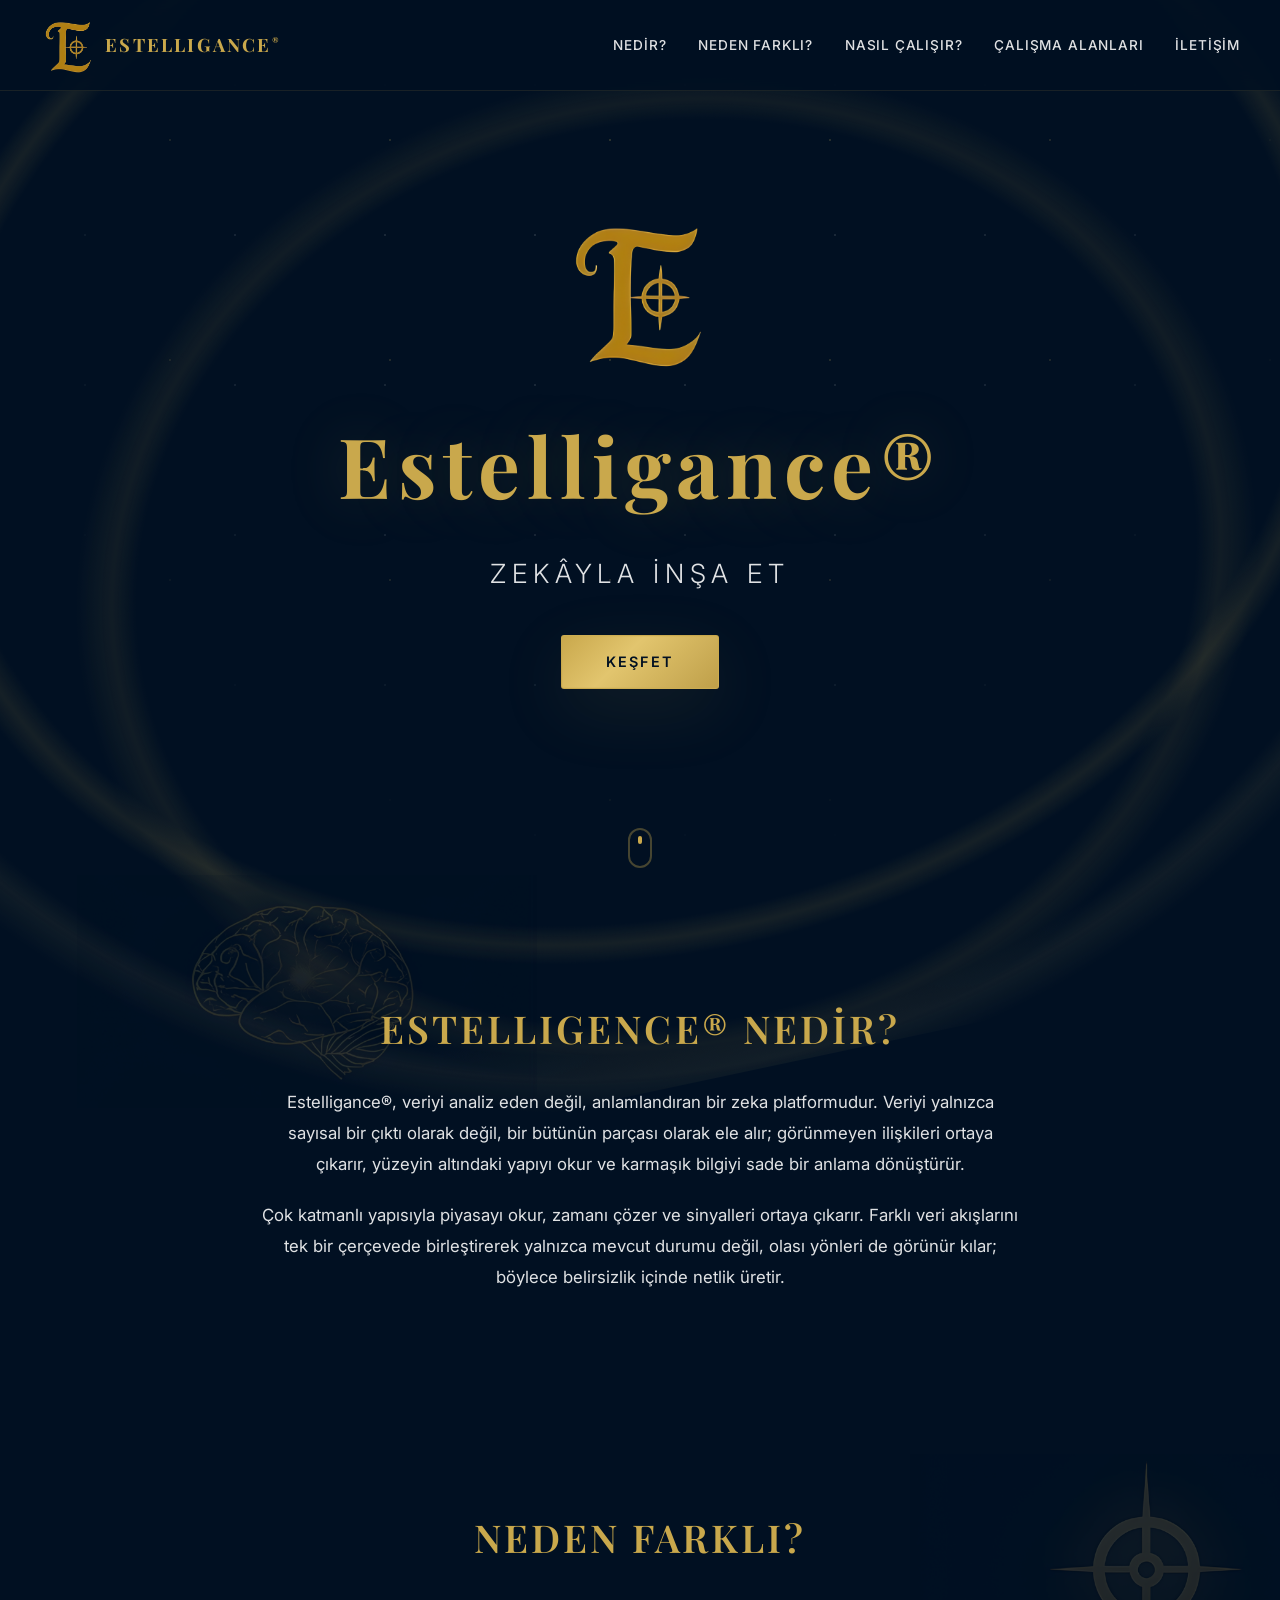
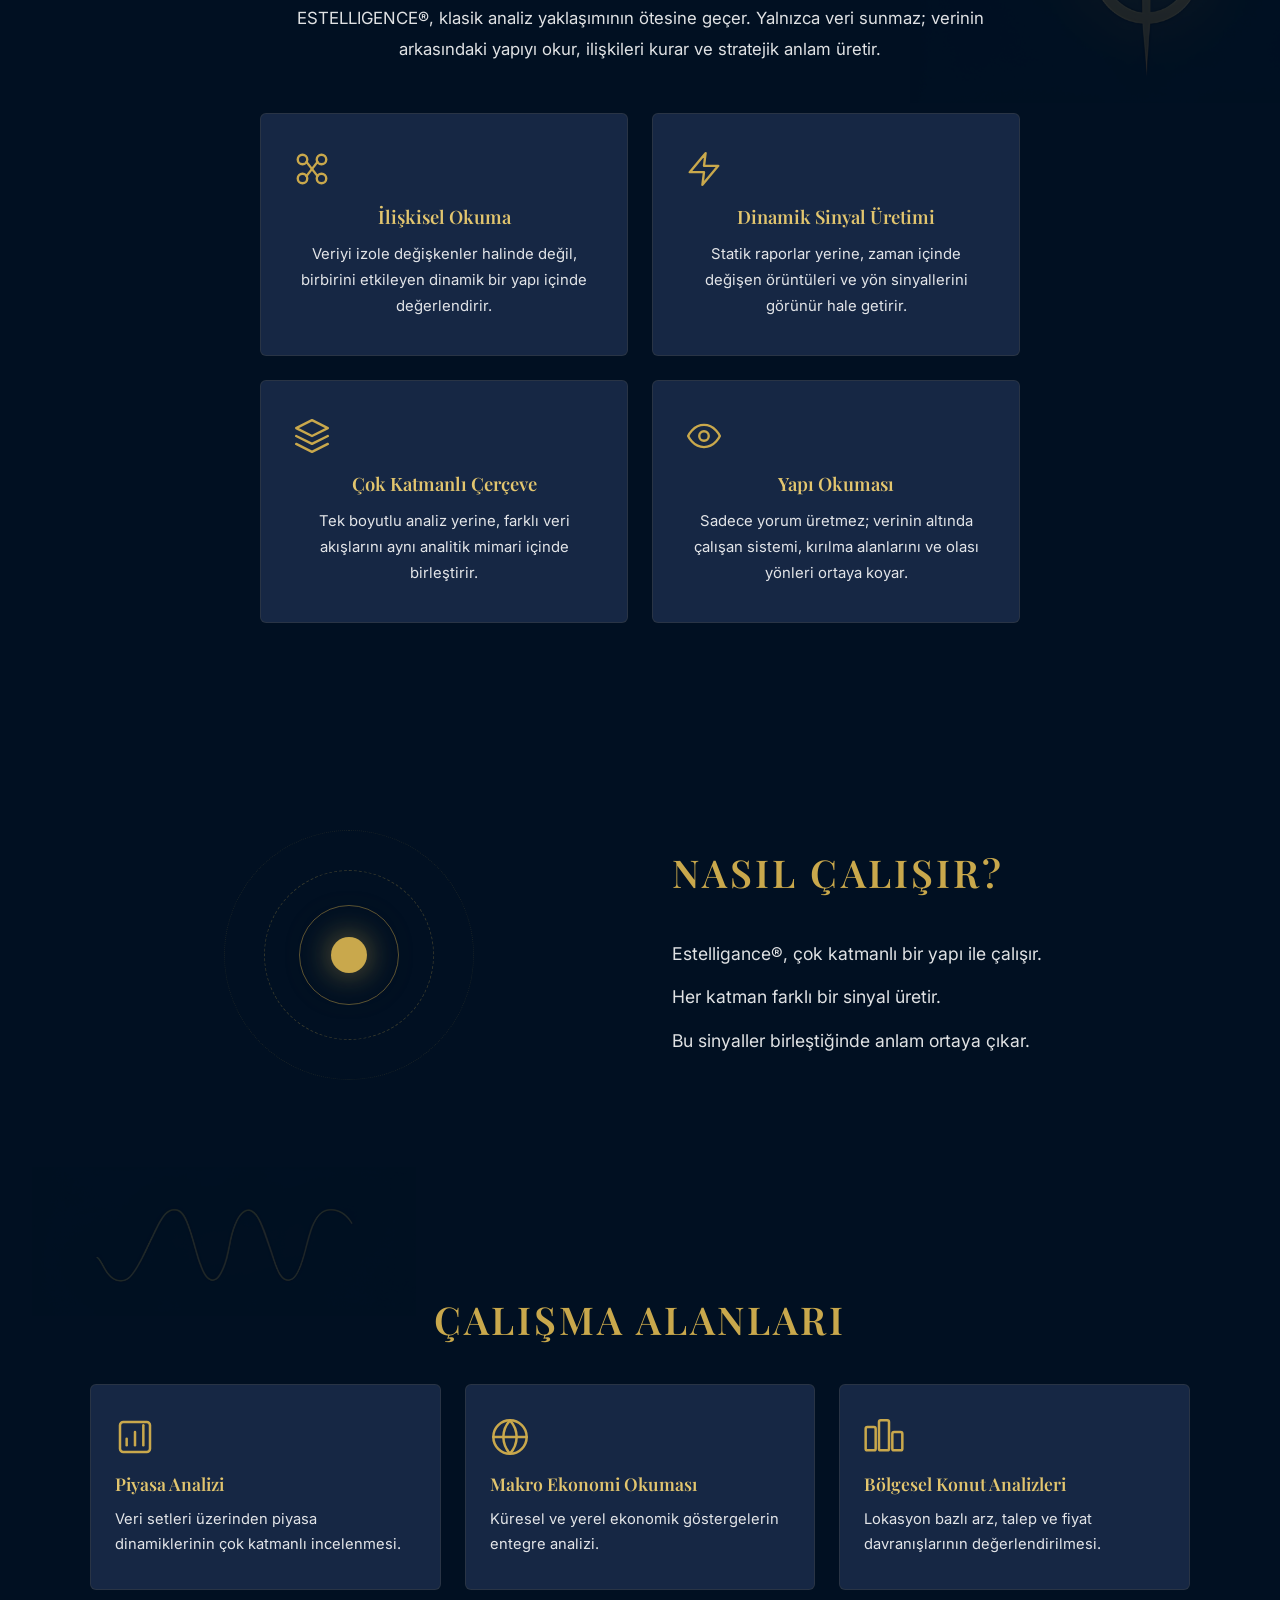
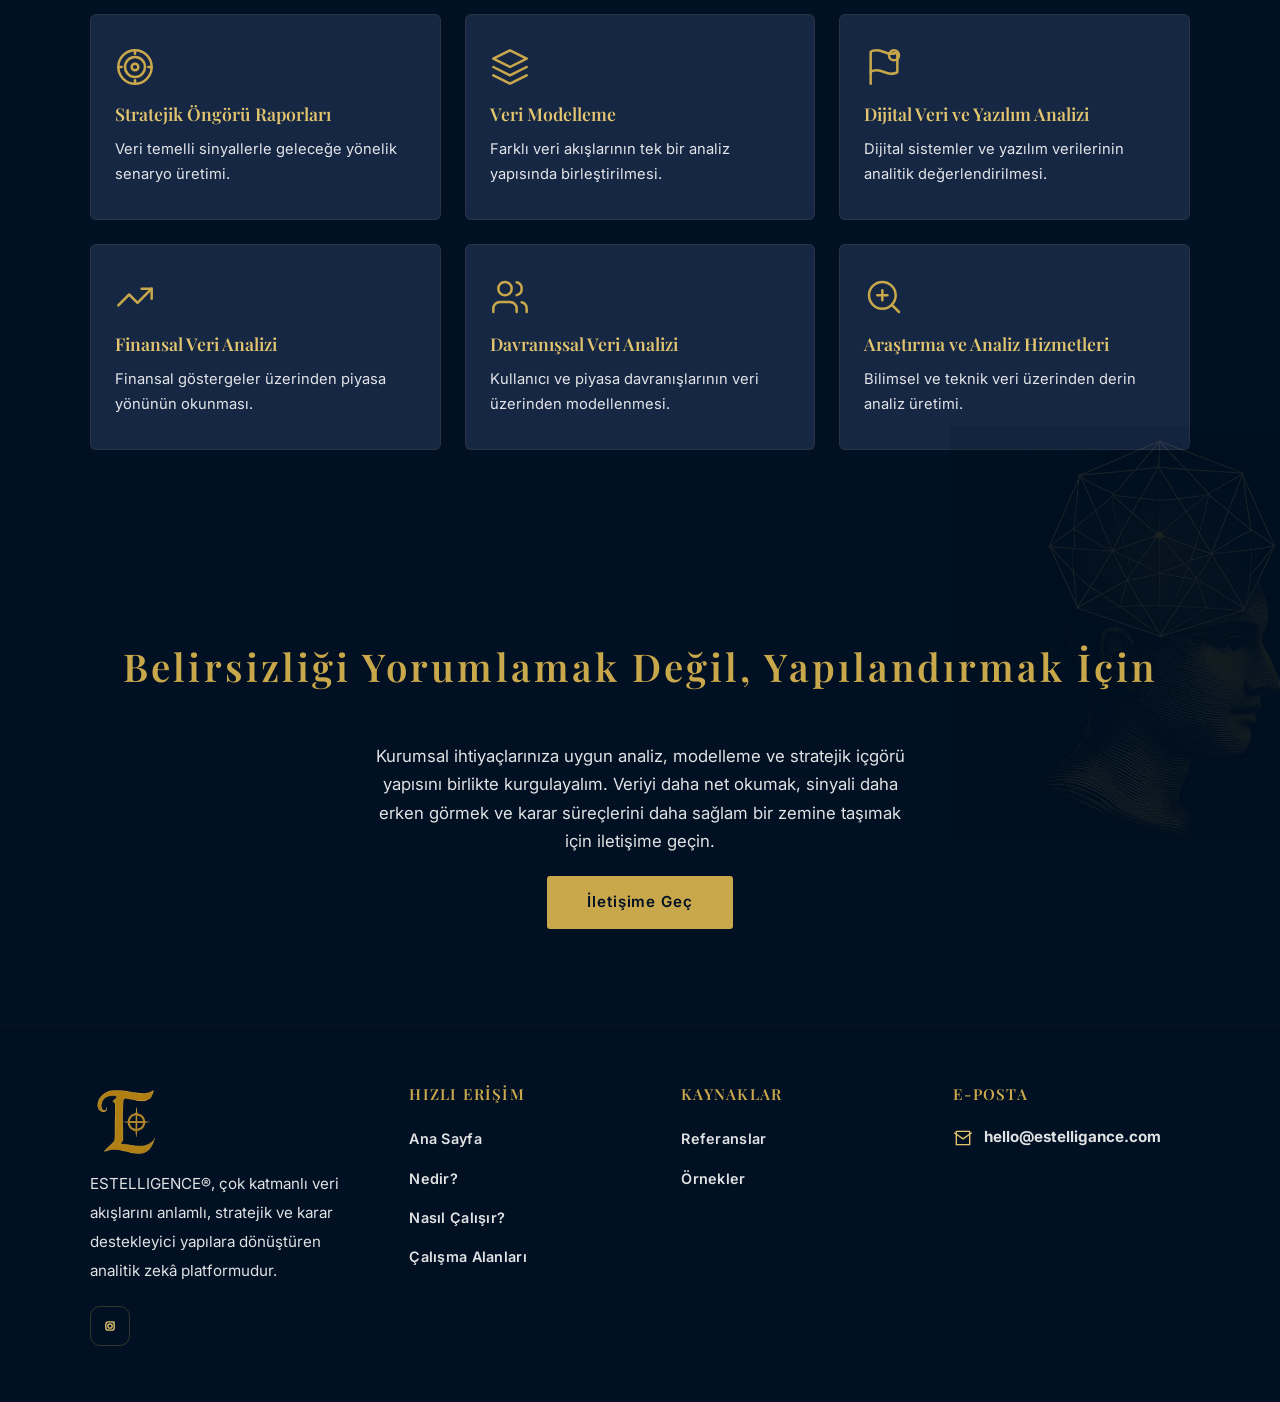
==== index.html @ ba28c3fc "Add Estelligance landing page" ====
<!DOCTYPE html>
<html lang="tr">
<head>
  <meta charset="UTF-8" />
  <meta name="viewport" content="width=device-width, initial-scale=1.0" />
  <title>Estelligance&reg; &mdash; Zek&acirc;yla İnşa Et</title>
  <meta name="description" content="Estelligance®, veriyi analiz eden değil, anlamlandıran bir zeka platformudur." />
  <link rel="preconnect" href="https://fonts.googleapis.com" />
  <link rel="preconnect" href="https://fonts.gstatic.com" crossorigin />
  <link href="https://fonts.googleapis.com/css2?family=Inter:wght@300;400;500;600;700&family=Playfair+Display:wght@400;500;600;700&display=swap" rel="stylesheet" />
  <link rel="stylesheet" href="styles.css" />
  <link rel="icon" type="image/png" href="assets/logo2-Photoroom.png" />
</head>
<body>

  <!-- ===== NAV ===== -->
  <nav class="nav" id="nav">
    <a href="#hero" class="nav__brand" aria-label="Estelligance&reg;">
      <img src="assets/logo2-Photoroom.png" alt="Estelligance Logo" class="nav__logo" />
      <span class="nav__brand-text">ESTELLIGANCE<sup>&reg;</sup></span>
    </a>
    <button class="nav__toggle" aria-label="Menü aç/kapat" id="navToggle">
      <span></span><span></span><span></span>
    </button>
    <ul class="nav__links" id="navLinks">
      <li><a href="#nedir">Nedir?</a></li>
      <li><a href="#farkli">Neden Farklı?</a></li>
      <li><a href="#nasil">Nasıl Çalışır?</a></li>
      <li><a href="#alanlar">Çalışma Alanları</a></li>
      <li><a href="#iletisim">İletişim</a></li>
    </ul>
  </nav>

  <!-- ===== HERO ===== -->
  <section class="hero" id="hero">
    <div class="hero__bg"></div>
    <div class="hero__content">
      <img src="assets/logo2-Photoroom.png" alt="Estelligance Logo" class="hero__logo" />
      <h1 class="hero__title">Estelligance&reg;</h1>
      <p class="hero__slogan">Zek&acirc;yla İnşa Et</p>
      <a href="#nedir" class="hero__cta">Keşfet</a>
    </div>
    <div class="hero__scroll-hint" aria-hidden="true">
      <span></span>
    </div>
  </section>

  <!-- ===== NEDİR ===== -->
  <section class="section section--nedir" id="nedir">
    <img src="assets/1.png" class="nedir-watermark" alt="" aria-hidden="true" />
    <div class="container nedir-grid">
      <div class="nedir-text">
      <h2 class="section__title reveal">ESTELLIGENCE&reg; NEDİR?</h2>
        <div class="section__body reveal">
          <p>
            Estelligance&reg;, veriyi analiz eden değil, anlamlandıran bir zeka platformudur.
            Veriyi yalnızca sayısal bir çıktı olarak değil, bir bütünün parçası olarak ele alır;
            görünmeyen ilişkileri ortaya çıkarır, yüzeyin altındaki yapıyı okur ve karmaşık bilgiyi
            sade bir anlama dönüştürür.
          </p>
          <p>
            Çok katmanlı yapısıyla piyasayı okur, zamanı çözer ve sinyalleri ortaya çıkarır.
            Farklı veri akışlarını tek bir çerçevede birleştirerek yalnızca mevcut durumu değil,
            olası yönleri de görünür kılar; böylece belirsizlik içinde netlik üretir.
          </p>
        </div>
      </div>
    </div>
  </section>

  <!-- ===== NEDEN FARKLI ===== -->
  <section class="section section--farkli" id="farkli">
    <img src="assets/2.png" class="farkli-watermark" alt="" aria-hidden="true" />
    <div class="container farkli-layout">
      <div class="farkli-main">
        <h2 class="section__title reveal">NEDEN FARKLI?</h2>
        <p class="farkli__intro reveal">
          ESTELLIGENCE&reg;, klasik analiz yaklaşımının ötesine geçer. Yalnızca veri sunmaz;
          verinin arkasındaki yapıyı okur, ilişkileri kurar ve stratejik anlam üretir.
        </p>

        <div class="farkli-grid">

          <div class="farkli-card reveal">
            <span class="farkli-card__icon">
              <svg viewBox="0 0 24 24" fill="none" stroke="currentColor" stroke-width="1.5" stroke-linecap="round" stroke-linejoin="round"><circle cx="6" cy="6" r="3"/><circle cx="18" cy="6" r="3"/><circle cx="6" cy="18" r="3"/><circle cx="18" cy="18" r="3"/><path d="M8.5 7.5L15.5 16.5"/><path d="M15.5 7.5L8.5 16.5"/></svg>
            </span>
            <h3 class="farkli-card__title">İlişkisel Okuma</h3>
            <p>Veriyi izole değişkenler halinde değil, birbirini etkileyen dinamik bir yapı içinde değerlendirir.</p>
          </div>

          <div class="farkli-card reveal">
            <span class="farkli-card__icon">
              <svg viewBox="0 0 24 24" fill="none" stroke="currentColor" stroke-width="1.5" stroke-linecap="round" stroke-linejoin="round"><path d="M13 2L3 14h9l-1 8 10-12h-9l1-8z"/></svg>
            </span>
            <h3 class="farkli-card__title">Dinamik Sinyal Üretimi</h3>
            <p>Statik raporlar yerine, zaman içinde değişen örüntüleri ve yön sinyallerini görünür hale getirir.</p>
          </div>

          <div class="farkli-card reveal">
            <span class="farkli-card__icon">
              <svg viewBox="0 0 24 24" fill="none" stroke="currentColor" stroke-width="1.5" stroke-linecap="round" stroke-linejoin="round"><path d="M12 2L2 7l10 5 10-5-10-5z"/><path d="M2 17l10 5 10-5"/><path d="M2 12l10 5 10-5"/></svg>
            </span>
            <h3 class="farkli-card__title">Çok Katmanlı Çerçeve</h3>
            <p>Tek boyutlu analiz yerine, farklı veri akışlarını aynı analitik mimari içinde birleştirir.</p>
          </div>

          <div class="farkli-card reveal">
            <span class="farkli-card__icon">
              <svg viewBox="0 0 24 24" fill="none" stroke="currentColor" stroke-width="1.5" stroke-linecap="round" stroke-linejoin="round"><path d="M2 12s3-7 10-7 10 7 10 7-3 7-10 7-10-7-10-7z"/><circle cx="12" cy="12" r="3"/></svg>
            </span>
            <h3 class="farkli-card__title">Yapı Okuması</h3>
            <p>Sadece yorum üretmez; verinin altında çalışan sistemi, kırılma alanlarını ve olası yönleri ortaya koyar.</p>
          </div>

        </div>
      </div>

    </div>
  </section>

  <!-- ===== NASIL ÇALIŞIR ===== -->
  <section class="section section--nasil" id="nasil">
    <img src="assets/4.png" class="nasil-watermark" alt="" aria-hidden="true" />
    <div class="container nasil-grid">
      <div class="core-visual reveal">
        <div class="core-visual__ring core-visual__ring--1"></div>
        <div class="core-visual__ring core-visual__ring--2"></div>
        <div class="core-visual__ring core-visual__ring--3"></div>
        <div class="core-visual__core"></div>
      </div>
      <div class="nasil-text reveal">
        <h2 class="section__title">NASIL ÇALIŞIR?</h2>
        <p>Estelligance&reg;, çok katmanlı bir yapı ile çalışır.</p>
        <p>Her katman farklı bir sinyal üretir.</p>
        <p>Bu sinyaller birleştiğinde anlam ortaya çıkar.</p>
      </div>
    </div>
  </section>

  <!-- ===== ÇALIŞMA ALANLARI ===== -->
  <section class="section section--alanlar" id="alanlar">
    <div class="container">
      <h2 class="section__title reveal">ÇALIŞMA ALANLARI</h2>

      <div class="areas-grid">

        <div class="area-card reveal">
          <span class="area-card__icon"><svg viewBox="0 0 24 24" fill="none" stroke="currentColor" stroke-width="1.5" stroke-linecap="round" stroke-linejoin="round"><rect x="3" y="3" width="18" height="18" rx="2"/><path d="M7 17V13"/><path d="M12 17V9"/><path d="M17 17V5"/></svg></span>
          <h3 class="area-card__title">Piyasa Analizi</h3>
          <p>Veri setleri üzerinden piyasa dinamiklerinin çok katmanlı incelenmesi.</p>
        </div>

        <div class="area-card reveal">
          <span class="area-card__icon"><svg viewBox="0 0 24 24" fill="none" stroke="currentColor" stroke-width="1.5" stroke-linecap="round" stroke-linejoin="round"><circle cx="12" cy="12" r="10"/><path d="M2 12h20"/><path d="M12 2a15.3 15.3 0 0 1 4 10 15.3 15.3 0 0 1-4 10 15.3 15.3 0 0 1-4-10 15.3 15.3 0 0 1 4-10z"/></svg></span>
          <h3 class="area-card__title">Makro Ekonomi Okuması</h3>
          <p>Küresel ve yerel ekonomik göstergelerin entegre analizi.</p>
        </div>

        <div class="area-card reveal">
          <span class="area-card__icon"><svg viewBox="0 0 24 24" fill="none" stroke="currentColor" stroke-width="1.5" stroke-linecap="round" stroke-linejoin="round"><rect x="1" y="6" width="6" height="14" rx="1"/><rect x="9" y="2" width="6" height="18" rx="1"/><rect x="17" y="9" width="6" height="11" rx="1"/></svg></span>
          <h3 class="area-card__title">Bölgesel Konut Analizleri</h3>
          <p>Lokasyon bazlı arz, talep ve fiyat davranışlarının değerlendirilmesi.</p>
        </div>

        <div class="area-card reveal">
          <span class="area-card__icon"><svg viewBox="0 0 24 24" fill="none" stroke="currentColor" stroke-width="1.5" stroke-linecap="round" stroke-linejoin="round"><circle cx="12" cy="12" r="10"/><circle cx="12" cy="12" r="6"/><circle cx="12" cy="12" r="2"/><line x1="12" y1="2" x2="12" y2="4"/><line x1="12" y1="20" x2="12" y2="22"/><line x1="2" y1="12" x2="4" y2="12"/><line x1="20" y1="12" x2="22" y2="12"/></svg></span>
          <h3 class="area-card__title">Stratejik Öngörü Raporları</h3>
          <p>Veri temelli sinyallerle geleceğe yönelik senaryo üretimi.</p>
        </div>

        <div class="area-card reveal">
          <span class="area-card__icon"><svg viewBox="0 0 24 24" fill="none" stroke="currentColor" stroke-width="1.5" stroke-linecap="round" stroke-linejoin="round"><path d="M12 2L2 7l10 5 10-5-10-5z"/><path d="M2 17l10 5 10-5"/><path d="M2 12l10 5 10-5"/></svg></span>
          <h3 class="area-card__title">Veri Modelleme</h3>
          <p>Farklı veri akışlarının tek bir analiz yapısında birleştirilmesi.</p>
        </div>

        <div class="area-card reveal">
          <span class="area-card__icon"><svg viewBox="0 0 24 24" fill="none" stroke="currentColor" stroke-width="1.5" stroke-linecap="round" stroke-linejoin="round"><path d="M4 15s1-1 4-1 5 2 8 2 4-1 4-1V3s-1 1-4 1-5-2-8-2-4 1-4 1z"/><line x1="4" y1="22" x2="4" y2="15"/><circle cx="18" cy="5" r="3"/></svg></span>
          <h3 class="area-card__title">Dijital Veri ve Yazılım Analizi</h3>
          <p>Dijital sistemler ve yazılım verilerinin analitik değerlendirilmesi.</p>
        </div>

        <div class="area-card reveal">
          <span class="area-card__icon"><svg viewBox="0 0 24 24" fill="none" stroke="currentColor" stroke-width="1.5" stroke-linecap="round" stroke-linejoin="round"><polyline points="22 7 13.5 15.5 8.5 10.5 2 17"/><polyline points="16 7 22 7 22 13"/></svg></span>
          <h3 class="area-card__title">Finansal Veri Analizi</h3>
          <p>Finansal göstergeler üzerinden piyasa yönünün okunması.</p>
        </div>

        <div class="area-card reveal">
          <span class="area-card__icon"><svg viewBox="0 0 24 24" fill="none" stroke="currentColor" stroke-width="1.5" stroke-linecap="round" stroke-linejoin="round"><path d="M16 21v-2a4 4 0 0 0-4-4H6a4 4 0 0 0-4 4v2"/><circle cx="9" cy="7" r="4"/><path d="M22 21v-2a4 4 0 0 0-3-3.87"/><path d="M16 3.13a4 4 0 0 1 0 7.75"/></svg></span>
          <h3 class="area-card__title">Davranışsal Veri Analizi</h3>
          <p>Kullanıcı ve piyasa davranışlarının veri üzerinden modellenmesi.</p>
        </div>

        <div class="area-card reveal">
          <span class="area-card__icon"><svg viewBox="0 0 24 24" fill="none" stroke="currentColor" stroke-width="1.5" stroke-linecap="round" stroke-linejoin="round"><circle cx="11" cy="11" r="8"/><line x1="21" y1="21" x2="16.65" y2="16.65"/><line x1="8" y1="11" x2="14" y2="11"/><line x1="11" y1="8" x2="11" y2="14"/></svg></span>
          <h3 class="area-card__title">Araştırma ve Analiz Hizmetleri</h3>
          <p>Bilimsel ve teknik veri üzerinden derin analiz üretimi.</p>
        </div>

      </div>
    </div>
  </section>

  <!-- ===== İLETİŞİM / CTA ===== -->
  <section class="section section--contact" id="iletisim">
    <img src="assets/5.png" class="contact-watermark" alt="" aria-hidden="true" />
    <div class="container contact-inner">
      <p class="contact__headline reveal">Belirsizliği Yorumlamak Değil, Yapılandırmak İçin</p>
      <p class="contact__text reveal">
        Kurumsal ihtiyaçlarınıza uygun analiz, modelleme ve stratejik içgörü yapısını birlikte kurgulayalım.
        Veriyi daha net okumak, sinyali daha erken görmek ve karar süreçlerini daha sağlam bir zemine taşımak
        için iletişime geçin.
      </p>
      <a href="mailto:hello@estelligance.com" class="btn btn--gold reveal">İletişime Geç</a>
    </div>
  </section>

  <!-- ===== FOOTER ===== -->
  <footer class="footer" id="footer">
    <div class="container footer-grid">
      <div class="footer-col footer-col--brand">
        <div class="footer-brand-top">
          <img src="assets/logo2-Photoroom.png" alt="Estelligance Logo" class="footer-logo" />
        </div>
        <p class="footer-brand-desc">
          ESTELLIGENCE&reg;, çok katmanlı veri akışlarını anlamlı, stratejik ve karar destekleyici yapılara dönüştüren
          analitik zek&acirc; platformudur.
        </p>

        <div class="footer-social">
          <a href="https://www.instagram.com/estelligance/" target="_blank" rel="noopener noreferrer" class="footer-social__link" aria-label="Instagram">
            <svg viewBox="0 0 24 24" fill="none" stroke="currentColor" stroke-width="1.6" stroke-linecap="round" stroke-linejoin="round">
              <rect x="7" y="7" width="10" height="10" rx="3" />
              <circle cx="12" cy="12" r="2.6" />
              <path d="M16.8 7.2h.01" />
            </svg>
          </a>
        </div>
      </div>

      <div class="footer-col">
        <h3 class="footer-col__title">Hızlı Erişim</h3>
        <ul class="footer-list">
          <li><a href="#hero">Ana Sayfa</a></li>
          <li><a href="#nedir">Nedir?</a></li>
          <li><a href="#nasil">Nasıl Çalışır?</a></li>
          <li><a href="#alanlar">Çalışma Alanları</a></li>
        </ul>
      </div>

      <div class="footer-col">
        <h3 class="footer-col__title">Kaynaklar</h3>
        <ul class="footer-list">
          <li><a href="#" aria-disabled="true" onclick="return false;">Referanslar</a></li>
          <li><a href="#" aria-disabled="true" onclick="return false;">Örnekler</a></li>
        </ul>
      </div>

      <div class="footer-col footer-col--contact">
        <h3 class="footer-col__title">E-posta</h3>
        <ul class="footer-contact">
          <li class="footer-contact__item">
            <span class="footer-icon" aria-hidden="true">
              <svg viewBox="0 0 24 24" fill="none" stroke="currentColor" stroke-width="1.6" stroke-linecap="round" stroke-linejoin="round">
                <path d="M4 4h16v16H4z" opacity=".2" />
                <path d="M4 4h16v16H4z" />
                <path d="m22 6-10 7L2 6" />
              </svg>
            </span>
            <a href="mailto:hello@estelligance.com">hello@estelligance.com</a>
          </li>
        </ul>
      </div>
    </div>
  </footer>

  <script src="script.js"></script>
</body>
</html>
---- styles.css ----
/* ================================================
   ESTELLIGANCE — Corporate Landing
   Navy Blue & Gold Theme
   ================================================ */

:root {
  --navy:       #011022;
  --navy-light: #111d35;
  --navy-mid:   #162744;
  --gold:       #c9a84c;
  --gold-light: #e2c56e;
  --gold-dim:   rgba(201, 168, 76, .15);
  --white:      #f0f0f0;
  --gray:       rgba(255, 255, 255, .88);
  --font-sans:  'Inter', sans-serif;
  --font-serif: 'Playfair Display', serif;
}

/* ===== RESET ===== */
*, *::before, *::after { margin: 0; padding: 0; box-sizing: border-box; }
html { scroll-behavior: smooth; font-size: 16px; }
body {
  font-family: var(--font-sans);
  background: var(--navy);
  color: var(--white);
  line-height: 1.7;
  overflow-x: hidden;
  position: relative;
  isolation: isolate; /* pseudo-element'leri içerik katmanının arkasında tutar */
}

/* ===== Site Arkaplanı: Yıldızlar + Yörünge Çizgileri ===== */
body::before {
  content: '';
  position: fixed;
  inset: 0;
  z-index: -2;
  pointer-events: none;
  background-image:
    radial-gradient(rgba(226,197,110,.35) 1px, transparent 1.6px),
    radial-gradient(rgba(255,255,255,.22) 1px, transparent 1.6px);
  background-size: 220px 220px, 150px 150px;
  background-position: 60px 30px, 10px 10px;
  opacity: .55;
  mask-image: radial-gradient(circle at 50% 20%, rgba(0,0,0,1) 0%, rgba(0,0,0,.7) 45%, rgba(0,0,0,0) 75%);
}

body::after {
  content: '';
  position: fixed;
  inset: -20%;
  z-index: -1;
  pointer-events: none;
  background:
    radial-gradient(ellipse at 50% 45%, transparent 54%, rgba(201,168,76,.16) 56%, transparent 58%),
    radial-gradient(ellipse at 50% 60%, transparent 42%, rgba(201,168,76,.12) 44%, transparent 47%),
    radial-gradient(ellipse at 50% 35%, transparent 68%, rgba(226,197,110,.10) 70%, transparent 73%);
  transform: rotate(-12deg) translateY(0);
  opacity: .65;
  filter: blur(.15px);
  animation: orbitDrift 34s ease-in-out infinite alternate;
}

@keyframes orbitDrift {
  0% { transform: rotate(-12deg) translateY(0); }
  100% { transform: rotate(-12deg) translateY(24px); }
}
a { color: inherit; text-decoration: none; }
ul { list-style: none; }
img { max-width: 100%; height: auto; display: block; }

/* ===== NAV ===== */
.nav {
  position: fixed;
  top: 0; left: 0; right: 0;
  z-index: 1000;
  display: flex;
  align-items: center;
  justify-content: space-between;
  padding: 1rem 2.5rem;
  background: rgba(1, 16, 34, .85);
  backdrop-filter: blur(12px);
  -webkit-backdrop-filter: blur(12px);
  border-bottom: 1px solid rgba(201, 168, 76, .12);
  transition: background .3s;
}
.nav__brand {
  font-family: var(--font-serif);
  font-size: 1.15rem;
  font-weight: 700;
  letter-spacing: .12em;
  color: var(--gold);
  display: flex;
  align-items: center;
  gap: .45rem;
}
.nav__brand sup { font-size: .55em; }

.nav__logo {
  width: 58px;
  height: 58px;
  object-fit: contain;
  border-radius: 0;
  box-shadow: none;
}

.nav__brand-text {
  display: inline-block;
  line-height: 1;
}
.nav__links {
  display: flex;
  gap: 2rem;
}
.nav__links a {
  font-size: .85rem;
  font-weight: 500;
  letter-spacing: .06em;
  text-transform: uppercase;
  color: var(--gray);
  transition: color .25s;
}
.nav__links a:hover { color: var(--gold); }

.nav__toggle {
  display: none;
  flex-direction: column;
  gap: 5px;
  background: none;
  border: none;
  cursor: pointer;
  padding: 4px;
}
.nav__toggle span {
  display: block;
  width: 24px;
  height: 2px;
  background: var(--gold);
  border-radius: 2px;
  transition: transform .3s, opacity .3s;
}

/* ===== HERO ===== */
.hero {
  position: relative;
  min-height: 100vh;
  display: flex;
  align-items: center;
  justify-content: center;
  text-align: center;
  overflow: hidden;
}

/* Premium film/vignette overlays */
.hero::before,
.hero::after {
  content: '';
  position: absolute;
  inset: 0;
  pointer-events: none;
  z-index: 1;
}

.hero::before {
  background: none;
  opacity: 0;
}

.hero::after {
  background: none;
  opacity: 0;
}
.hero__bg {
  position: absolute;
  inset: 0;
  z-index: 0;
  background: transparent;
  animation: none;
}
@keyframes bgPulse {
  0%   { opacity: 1; transform: scale(1) rotate(0deg); }
  100% { opacity: .95; transform: scale(1.07) rotate(6deg); }
}

.hero__content {
  position: relative;
  z-index: 2;
  display: flex;
  flex-direction: column;
  align-items: center;
  gap: .95rem;
  padding: 2.8rem 2.25rem;
  max-width: 980px;
  border-radius: 0;
  background: transparent;
  border: none;
  box-shadow: none;
  backdrop-filter: none;
  -webkit-backdrop-filter: none;
}
.hero__logo {
  width: 160px;
  height: 160px;
  object-fit: contain;
  border-radius: 0;
  border: none;
  box-shadow: none;
  margin-bottom: .5rem;
}
.hero__title {
  font-family: var(--font-serif);
  font-size: clamp(2.9rem, 7vw, 5.2rem);
  font-weight: 700;
  letter-spacing: .08em;
  color: var(--gold);
  text-shadow:
    0 0 60px rgba(201,168,76,.22);
}
.hero__slogan {
  font-size: clamp(1.15rem, 2.9vw, 1.65rem);
  font-weight: 300;
  letter-spacing: .22em;
  text-transform: uppercase;
  color: var(--gray);
}
.hero__cta {
  display: inline-block;
  margin-top: 1.5rem;
  padding: .85rem 2.75rem;
  border: 1px solid rgba(201,168,76,.75);
  border-radius: 3px;
  font-size: .9rem;
  font-weight: 600;
  letter-spacing: .14em;
  text-transform: uppercase;
  color: var(--navy);
  background: linear-gradient(135deg, rgba(201,168,76,1) 0%, rgba(226,197,110,1) 40%, rgba(201,168,76,.95) 100%);
  box-shadow:
    0 0 0 1px rgba(201,168,76,.18) inset,
    0 20px 70px rgba(201,168,76,.10);
  transition: transform .25s, box-shadow .3s, filter .3s;
}
.hero__cta:hover {
  transform: translateY(-2px);
  filter: saturate(1.05);
  box-shadow:
    0 0 0 1px rgba(201,168,76,.25) inset,
    0 28px 90px rgba(201,168,76,.16);
}

.hero__scroll-hint {
  position: absolute;
  bottom: 2rem;
  left: 50%;
  transform: translateX(-50%);
  z-index: 2;
}
.hero__scroll-hint span {
  display: block;
  width: 24px;
  height: 40px;
  border: 2px solid rgba(201,168,76,.35);
  border-radius: 12px;
  position: relative;
}
.hero__scroll-hint span::after {
  content: '';
  position: absolute;
  top: 6px;
  left: 50%;
  transform: translateX(-50%);
  width: 4px;
  height: 8px;
  background: var(--gold);
  border-radius: 2px;
  animation: scrollDot 1.8s ease-in-out infinite;
}
@keyframes scrollDot {
  0%, 100% { opacity: 1; transform: translateX(-50%) translateY(0); }
  50%      { opacity: .3; transform: translateX(-50%) translateY(14px); }
}

/* ===== SECTIONS (shared) ===== */
.section {
  padding: 6rem 2rem;
  background: transparent;
}
.container {
  max-width: 1100px;
  margin: 0 auto;
}
.section__title {
  font-family: var(--font-serif);
  font-size: clamp(1.6rem, 3.5vw, 2.4rem);
  font-weight: 600;
  letter-spacing: .08em;
  color: var(--gold);
  margin-bottom: 2rem;
  text-align: center;
}

/* ===== NEDİR ===== */
.section--nedir {
  background: transparent;
  position: relative;
  overflow: visible;
}
.section--nedir .section__body {
  max-width: 800px;
  margin: 0 auto;
  text-align: center;
}
.section--nedir p {
  margin-bottom: 1.25rem;
  font-size: 1.05rem;
  color: var(--gray);
  line-height: 1.85;
}

/* ===== NEDİR — Görsel + Metin ===== */
.nedir-grid {
  display: grid;
  grid-template-columns: 1fr;
  gap: 0;
  align-items: center;
}
.nedir-text .section__title {
  text-align: center;
  margin-bottom: 1.6rem;
}
.nedir-text .section__body {
  text-align: center;
}
.nedir-text {
  position: relative;
  z-index: 1;
  max-width: 760px;
  margin-left: auto;
  margin-right: auto;
}

.nedir-watermark {
  position: absolute;
  right: auto;
  left: 6%;
  top: -25px;
  width: clamp(280px, 40vw, 460px);
  opacity: .12;
  filter: blur(.3px);
  pointer-events: none;
  z-index: 0;
}
.nedir-media__img {
  width: 100%;
  height: 360px;
  object-fit: contain;
  border: 1px solid rgba(201,168,76,.14);
  border-radius: 16px;
  background: rgba(1,16,34,.25);
  box-shadow: 0 20px 70px rgba(0,0,0,.25);
}

/* ===== NEDEN FARKLI ===== */
.farkli__intro {
  max-width: 750px;
  margin: 0 auto 3rem;
  text-align: center;
  font-size: 1.05rem;
  color: var(--gray);
  line-height: 1.85;
}
.farkli-grid {
  display: grid;
  grid-template-columns: repeat(2, 1fr);
  gap: 1.5rem;
}

/* ===== NEDEN FARKLI — Görsel + Kartlar ===== */
.farkli-layout {
  display: grid;
  grid-template-columns: 1fr;
  gap: 0;
  align-items: center;
}
.farkli-main {
  text-align: center;
  max-width: 760px;
  margin-left: auto;
  margin-right: auto;
  position: relative;
  z-index: 1;
}

.section--farkli {
  position: relative;
  overflow: visible;
}

.farkli-watermark {
  position: absolute;
  right: -90px;
  top: 45px;
  width: clamp(260px, 36vw, 460px);
  opacity: .18;
  filter: blur(.25px);
  pointer-events: none;
  z-index: 0;
}
.farkli-media {
  display: flex;
  align-items: flex-start;
  justify-content: center;
}
.farkli-media__img {
  width: 100%;
  max-width: 360px;
  height: 360px;
  object-fit: contain;
  border: 1px solid rgba(201,168,76,.14);
  border-radius: 16px;
  background: rgba(1,16,34,.25);
  box-shadow: 0 20px 70px rgba(0,0,0,.25);
}
.farkli-card {
  background: var(--navy-mid);
  border: 1px solid rgba(201,168,76,.1);
  border-radius: 6px;
  padding: 2.25rem 2rem;
  transition: transform .3s, border-color .3s, box-shadow .3s;
}
.farkli-card:hover {
  transform: translateY(-4px);
  border-color: var(--gold);
  box-shadow: 0 8px 32px rgba(201,168,76,.1);
}
.farkli-card__icon {
  display: block;
  width: 38px;
  height: 38px;
  color: var(--gold);
  margin-bottom: .85rem;
  transition: color .3s;
}
.farkli-card__icon svg { width: 100%; height: 100%; }
.farkli-card:hover .farkli-card__icon { color: var(--gold-light); }
.farkli-card__title {
  font-family: var(--font-serif);
  font-size: 1.15rem;
  font-weight: 600;
  color: var(--gold-light);
  margin-bottom: .5rem;
}
.farkli-card p {
  font-size: .93rem;
  color: var(--gray);
  line-height: 1.75;
}

/* ===== NASIL ÇALIŞIR — Grid ===== */
.nasil-grid {
  display: grid;
  grid-template-columns: 1fr 1fr;
  gap: 4rem;
  align-items: center;
}

/* Core visual — spinning rings */
.core-visual {
  position: relative;
  width: 280px;
  height: 280px;
  margin: 0 auto;
}
.core-visual__core {
  position: absolute;
  top: 50%; left: 50%;
  width: 36px; height: 36px;
  transform: translate(-50%, -50%);
  background: var(--gold);
  border-radius: 50%;
  box-shadow:
    0 0 30px rgba(201,168,76,.5),
    0 0 60px rgba(201,168,76,.2);
}
.core-visual__ring {
  position: absolute;
  top: 50%; left: 50%;
  border: 1.5px solid;
  border-radius: 50%;
  transform: translate(-50%, -50%);
}
.core-visual__ring--1 {
  width: 100px; height: 100px;
  border-color: rgba(201,168,76,.45);
  animation: spin 8s linear infinite;
}
.core-visual__ring--2 {
  width: 170px; height: 170px;
  border-color: rgba(201,168,76,.25);
  animation: spin 14s linear infinite reverse;
}
.core-visual__ring--3 {
  width: 250px; height: 250px;
  border-color: rgba(201,168,76,.12);
  animation: spin 20s linear infinite;
}

/* Dashed accents on rings */
.core-visual__ring--1 { border-style: solid; }
.core-visual__ring--2 { border-style: dashed; }
.core-visual__ring--3 { border-style: dotted; }

@keyframes spin {
  to { transform: translate(-50%, -50%) rotate(360deg); }
}

.nasil-text h2 { text-align: left; }
.nasil-text p {
  font-size: 1.1rem;
  color: var(--gray);
  margin-bottom: .75rem;
  line-height: 1.8;
}

.section--nasil {
  background: transparent;
  position: relative;
  overflow: visible;
}

.nasil-grid {
  position: relative;
  z-index: 1;
}

.nasil-watermark {
  position: absolute;
  left: 2.5%;
  top: auto;
  bottom: -125px;
  transform: none;
  width: clamp(260px, 30vw, 420px);
  opacity: .12;
  filter: blur(.35px);
  pointer-events: none;
  z-index: 0;
}

/* ===== ÇALIŞMA ALANLARI ===== */
.section--alanlar {
  background: transparent;
  position: relative;
  overflow: visible;
}

.alanlar-media {
  display: grid;
  grid-template-columns: 1fr 1fr;
  gap: 1.25rem;
  margin: 1.75rem auto 2.5rem;
  max-width: 980px;
}
.alanlar-media__img {
  width: 100%;
  height: 210px;
  object-fit: contain;
  border: 1px solid rgba(201,168,76,.14);
  border-radius: 14px;
  background: rgba(1,16,34,.25);
  box-shadow: 0 20px 70px rgba(0,0,0,.25);
}
.areas-grid {
  display: grid;
  grid-template-columns: repeat(auto-fill, minmax(280px, 1fr));
  gap: 1.5rem;
  margin-top: 1.25rem;
}
.area-card {
  background: var(--navy-mid);
  border: 1px solid rgba(201,168,76,.1);
  border-radius: 6px;
  padding: 2rem 1.5rem;
  transition: transform .3s, border-color .3s, box-shadow .3s;
}
.area-card:hover {
  transform: translateY(-4px);
  border-color: var(--gold);
  box-shadow: 0 8px 32px rgba(201,168,76,.1);
}
.area-card__icon {
  display: block;
  width: 40px;
  height: 40px;
  margin-bottom: .75rem;
  color: var(--gold);
  transition: color .3s;
}
.area-card__icon svg {
  width: 100%;
  height: 100%;
}
.area-card:hover .area-card__icon {
  color: var(--gold-light);
}
.area-card__title {
  font-family: var(--font-serif);
  font-size: 1.1rem;
  font-weight: 600;
  color: var(--gold-light);
  margin-bottom: .5rem;
}
.area-card p {
  font-size: .92rem;
  color: var(--gray);
  line-height: 1.7;
}

/* ===== İLETİŞİM / CTA ===== */
.section--contact {
  text-align: center;
  position: relative;
  overflow: visible;
}
.contact-inner {
  display: flex;
  flex-direction: column;
  align-items: center;
  gap: 1.25rem;
  z-index: 1;
  position: relative;
}
.contact__text {
  max-width: 550px;
  font-size: 1.05rem;
  color: var(--gray);
}

.contact-watermark {
  position: absolute;
  right: -90px;
  top: -120px;
  width: 420px;
  opacity: .12;
  filter: blur(.3px);
  pointer-events: none;
  z-index: 0;
}

.contact__headline {
  font-family: var(--font-serif);
  font-size: clamp(1.6rem, 3.5vw, 2.4rem);
  font-weight: 600;
  letter-spacing: .08em;
  text-transform: none;
  color: var(--gold);
  margin-bottom: 2rem;
  text-align: center;
  line-height: 1.25;
}
.btn {
  display: inline-block;
  padding: .85rem 2.5rem;
  font-size: .95rem;
  font-weight: 600;
  letter-spacing: .06em;
  border-radius: 3px;
  transition: background .3s, color .3s, box-shadow .3s;
  cursor: pointer;
  border: none;
}
.btn--gold {
  background: var(--gold);
  color: var(--navy);
}
.btn--gold:hover {
  background: var(--gold-light);
  box-shadow: 0 4px 24px rgba(201,168,76,.3);
}

/* ===== FINAL CTA ===== */
.section--final-cta {
  background:
    radial-gradient(ellipse 90% 60% at 50% 0%, rgba(201,168,76,.18) 0%, transparent 60%),
    linear-gradient(180deg, rgba(22,39,68,.0) 0%, rgba(22,39,68,.35) 100%),
    transparent;
  text-align: center;
}
.final-cta-inner {
  display: flex;
  flex-direction: column;
  align-items: center;
  gap: 1.25rem;
}
.final-cta__text {
  max-width: 850px;
  font-size: 1.05rem;
  color: var(--gray);
  line-height: 1.9;
}
.final-cta__actions {
  margin-top: .5rem;
}

.section--metodoloji {
  background: var(--navy-light);
  text-align: center;
}
.metodoloji__text {
  max-width: 850px;
  margin: 0 auto;
  color: var(--gray);
  font-size: 1.03rem;
  line-height: 1.9;
}

.section--yasal {
  background: var(--navy-mid);
}
.yasal-inner {
  max-width: 980px;
}
.yasal-block {
  margin-bottom: 1.75rem;
  padding-bottom: 1.75rem;
  border-bottom: 1px solid rgba(201,168,76,.08);
}
.yasal-block:last-child {
  margin-bottom: 0;
  padding-bottom: 0;
  border-bottom: none;
}
.yasal-block__title {
  font-family: var(--font-serif);
  color: var(--gold-light);
  font-size: 1.1rem;
  margin-bottom: .6rem;
  text-align: left;
}
.yasal-block__text {
  color: var(--gray);
  font-size: .98rem;
  line-height: 1.9;
  text-align: left;
}

/* ===== FOOTER ===== */
.footer {
  color: var(--gray);
  padding: 3.5rem 1rem;
  border-top: 1px solid rgba(201,168,76,.04);
  background: transparent;
  position: relative;
  overflow: visible;
}
.footer-inner {
  display: flex;
  flex-direction: column;
  align-items: center;
  gap: 1.4rem;
}
.footer__brand {
  max-width: 980px;
  text-align: center;
  font-size: .9rem;
  line-height: 1.85;
  margin: 0;
}
.footer__links {
  display: flex;
  flex-wrap: wrap;
  justify-content: center;
  gap: .6rem 1.6rem;
  padding: 0;
  margin: 0;
}
.footer__links a {
  color: var(--gray);
  font-weight: 600;
  font-size: .85rem;
  letter-spacing: .02em;
  border-bottom: 1px solid transparent;
  transition: color .25s, border-color .25s;
}
.footer__links a:hover {
  color: var(--gold-light);
  border-bottom-color: rgba(201,168,76,.7);
}

/* ===== FOOTER (Grid Version) ===== */
.footer-grid {
  display: grid;
  grid-template-columns: 1.2fr 1fr 1fr 1fr;
  gap: 2.2rem;
  align-items: start;
  position: relative;
  z-index: 1;
}


.footer-col__title {
  font-family: var(--font-serif);
  color: var(--gold);
  font-size: .95rem;
  font-weight: 600;
  letter-spacing: .08em;
  text-transform: uppercase;
  margin-bottom: 1.1rem;
}

.footer-brand-top {
  display: flex;
  align-items: center;
  gap: .75rem;
  margin-bottom: .9rem;
}

.footer-logo {
  width: 74px;
  height: 74px;
  object-fit: contain;
  border-radius: 0;
  box-shadow: none;
}

.footer-brand-desc {
  max-width: 380px;
  color: var(--gray);
  line-height: 1.9;
  margin-bottom: 1.25rem;
  font-size: .95rem;
}

.footer-social {
  display: flex;
  gap: .75rem;
}

.footer-social__link {
  width: 40px;
  height: 40px;
  display: inline-flex;
  align-items: center;
  justify-content: center;
  color: var(--gold-light);
  border: 1px solid rgba(201,168,76,.25);
  border-radius: 10px;
  transition: transform .2s, border-color .25s, color .25s, background .25s;
}

.footer-social__link:hover {
  transform: translateY(-2px);
  color: var(--gold);
  border-color: rgba(201,168,76,.6);
  background: rgba(201,168,76,.08);
}

.footer-social__link svg {
  width: 20px;
  height: 20px;
}

.footer-list {
  padding: 0;
  margin: 0;
  list-style: none;
  display: flex;
  flex-direction: column;
  gap: .75rem;
}

.footer-list a {
  color: var(--gray);
  font-weight: 600;
  font-size: .9rem;
  letter-spacing: .02em;
  border-bottom: 1px solid transparent;
  transition: color .25s, border-color .25s;
}

.footer-list a:hover {
  color: var(--gold-light);
  border-bottom-color: rgba(201,168,76,.7);
}

.footer-contact {
  padding: 0;
  margin: 0;
  list-style: none;
  display: flex;
  flex-direction: column;
  gap: .85rem;
}

.footer-contact__item {
  display: flex;
  align-items: flex-start;
  gap: .7rem;
  color: var(--gray);
  line-height: 1.6;
  font-size: .95rem;
}

.footer-contact__item a {
  color: var(--gray);
  font-weight: 700;
  border-bottom: 1px solid transparent;
  transition: color .25s, border-color .25s;
}

.footer-contact__item a:hover {
  color: var(--gold-light);
  border-bottom-color: rgba(201,168,76,.7);
}

.footer-icon {
  color: var(--gold-light);
  width: 20px;
  height: 20px;
  flex: 0 0 20px;
  margin-top: .15rem;
}

.footer-icon svg {
  width: 100%;
  height: 100%;
}

/* ===== SCROLL REVEAL ===== */
.reveal {
  opacity: 0;
  transform: translateY(30px);
  transition: opacity .7s ease, transform .7s ease;
}
.reveal.visible {
  opacity: 1;
  transform: translateY(0);
}

/* ===== RESPONSIVE ===== */
@media (max-width: 768px) {
  .nav__links { 
    display: none;
    flex-direction: column;
    position: absolute;
    top: 100%;
    left: 0; right: 0;
    background: rgba(1,16,34,.97);
    padding: 1.5rem 2rem;
    gap: 1.2rem;
    border-bottom: 1px solid rgba(201,168,76,.12);
  }
  .nav__links.open { display: flex; }
  .nav__toggle { display: flex; }

  .farkli-grid {
    grid-template-columns: 1fr;
  }

  .nasil-grid {
    grid-template-columns: 1fr;
    gap: 2.5rem;
  }
  .nasil-text h2 { text-align: center; }
  .core-visual {
    width: 220px;
    height: 220px;
  }
  .core-visual__ring--1 { width: 80px; height: 80px; }
  .core-visual__ring--2 { width: 135px; height: 135px; }
  .core-visual__ring--3 { width: 200px; height: 200px; }

  .section { padding: 4rem 1.25rem; }

  .hero__content {
    padding: 2rem 1.25rem;
    border-radius: 14px;
  }
  .hero__logo {
    width: 110px;
    height: 110px;
  }

  .footer-grid {
    grid-template-columns: 1fr 1fr;
    gap: 1.6rem;
  }

  .nedir-grid {
    grid-template-columns: 1fr;
    gap: 2rem;
  }
  .nedir-media__img {
    height: 300px;
  }

  .farkli-layout {
    grid-template-columns: 1fr;
    gap: 2rem;
  }
  .farkli-media__img {
    max-width: 100%;
    height: 300px;
  }

  .alanlar-media {
    grid-template-columns: 1fr;
    margin: 1.25rem auto 2rem;
  }
  .alanlar-media__img {
    height: 200px;
  }

  .contact-watermark {
    right: -140px;
    top: -160px;
    width: 360px;
  }

  .nedir-watermark {
    left: -20px;
    top: -40px;
    width: 340px;
  }

  .nasil-watermark {
    left: 1%;
    top: auto;
    bottom: -155px;
    width: 320px;
    transform: none;
  }

  .nedir-text {
    max-width: 100%;
    margin-left: auto;
    margin-right: auto;
  }

  .farkli-main {
    max-width: 100%;
    margin-left: auto;
    margin-right: auto;
  }

  .farkli-watermark {
    right: -180px;
    top: 65px;
    width: 340px;
  }

  .footer__links {
    flex-direction: column;
    align-items: center;
    gap: .75rem;
  }

}

@media (max-width: 480px) {
  .nav { padding: .8rem 1.25rem; }
  .hero__logo { width: 90px; height: 90px; }
  .hero__content { padding: 1.75rem 1rem; }
  .areas-grid { grid-template-columns: 1fr; }

  .alanlar-media__img { height: 190px; }

  .contact-watermark {
    right: -150px;
    top: -170px;
    width: 330px;
  }

  .nedir-watermark {
    left: -34px;
    top: -25px;
    width: 280px;
  }

  .nasil-watermark {
    left: -6%;
    top: auto;
    bottom: -135px;
    width: 280px;
    transform: none;
  }

  .nedir-text {
    margin-left: auto;
    margin-right: auto;
  }

  .farkli-main {
    margin-left: auto;
    margin-right: auto;
  }

  .farkli-watermark {
    right: -170px;
    top: 45px;
    width: 300px;
  }

  .footer-grid {
    grid-template-columns: 1fr;
  }

}

/* ===== REDUCED MOTION ===== */
@media (prefers-reduced-motion: reduce) {
  *, *::before, *::after {
    animation-duration: 0.01ms !important;
    animation-iteration-count: 1 !important;
    transition-duration: 0.01ms !important;
  }
  .hero__bg { animation: none; }
  .hero::before { opacity: 0; }
  .hero::after { opacity: 0; }
  body::before { opacity: .35; }
  body::after { animation: none !important; }
  .reveal {
    opacity: 1;
    transform: none;
  }
}
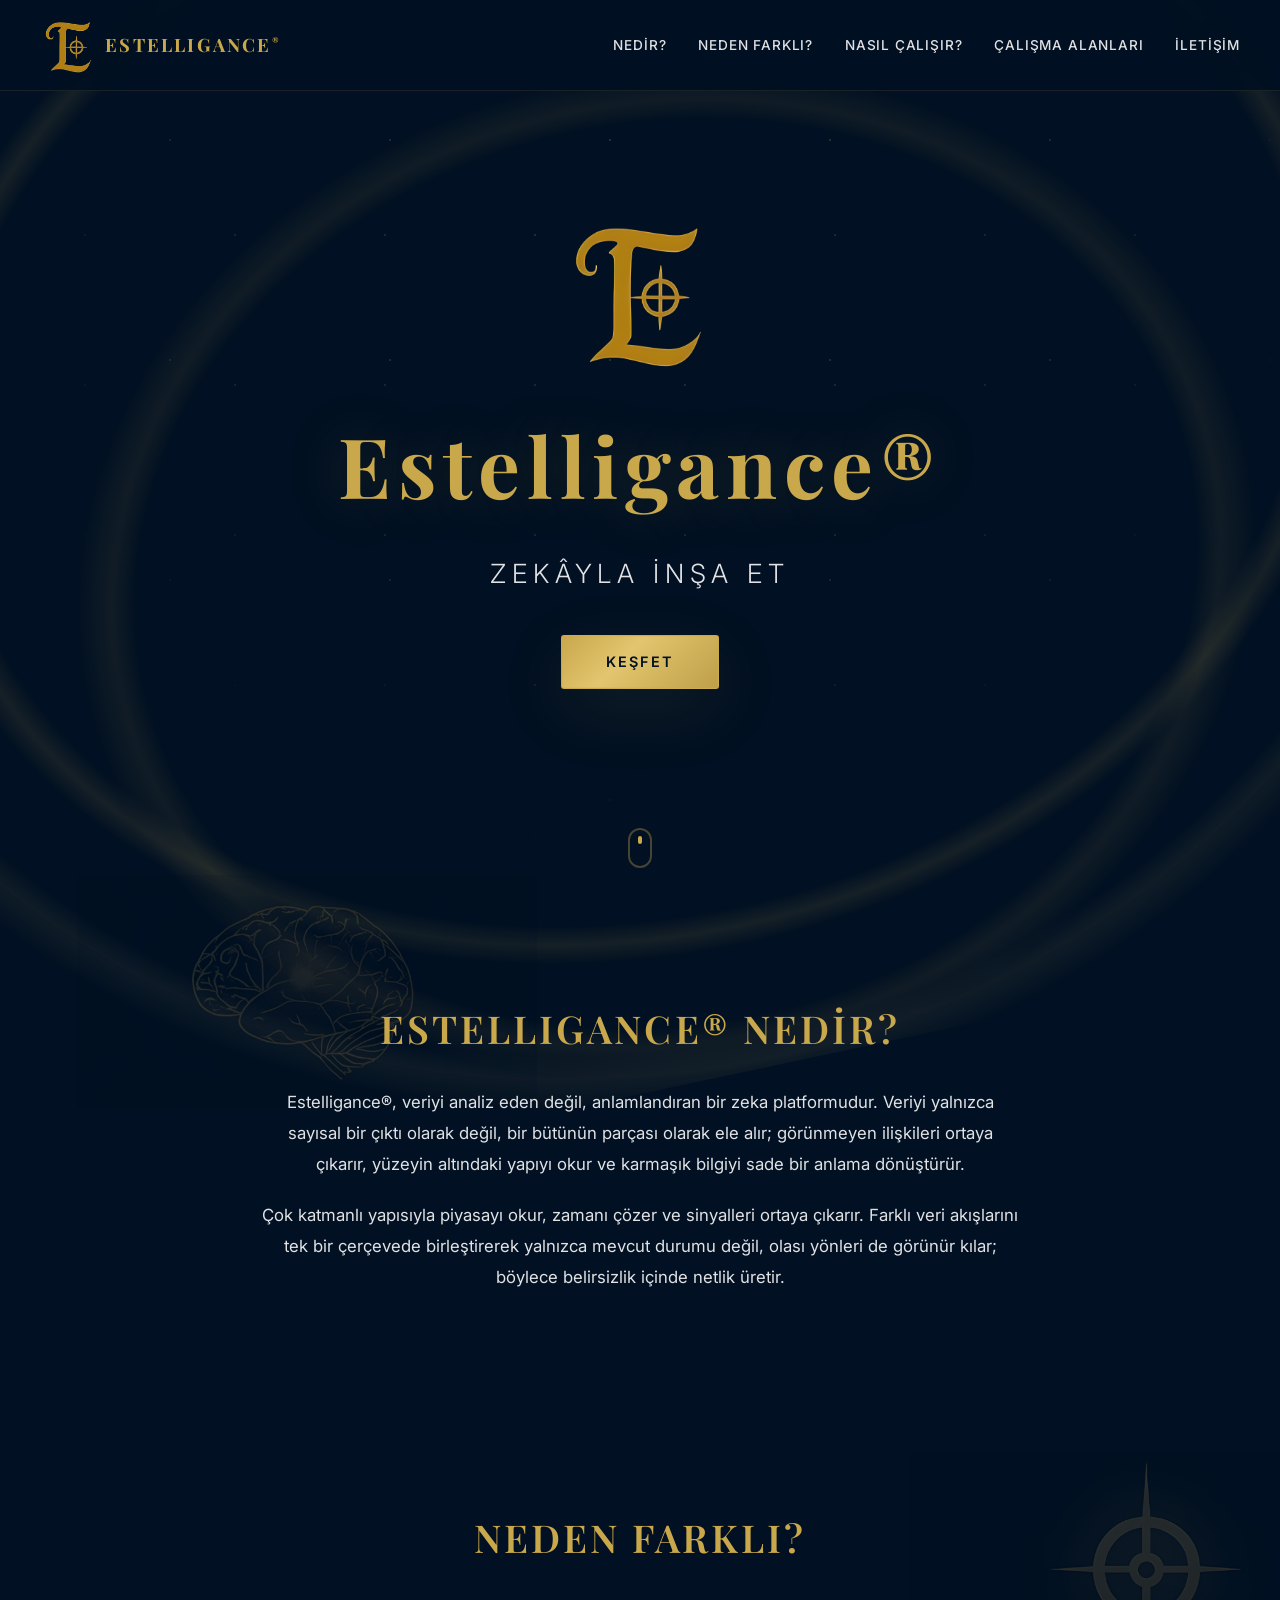
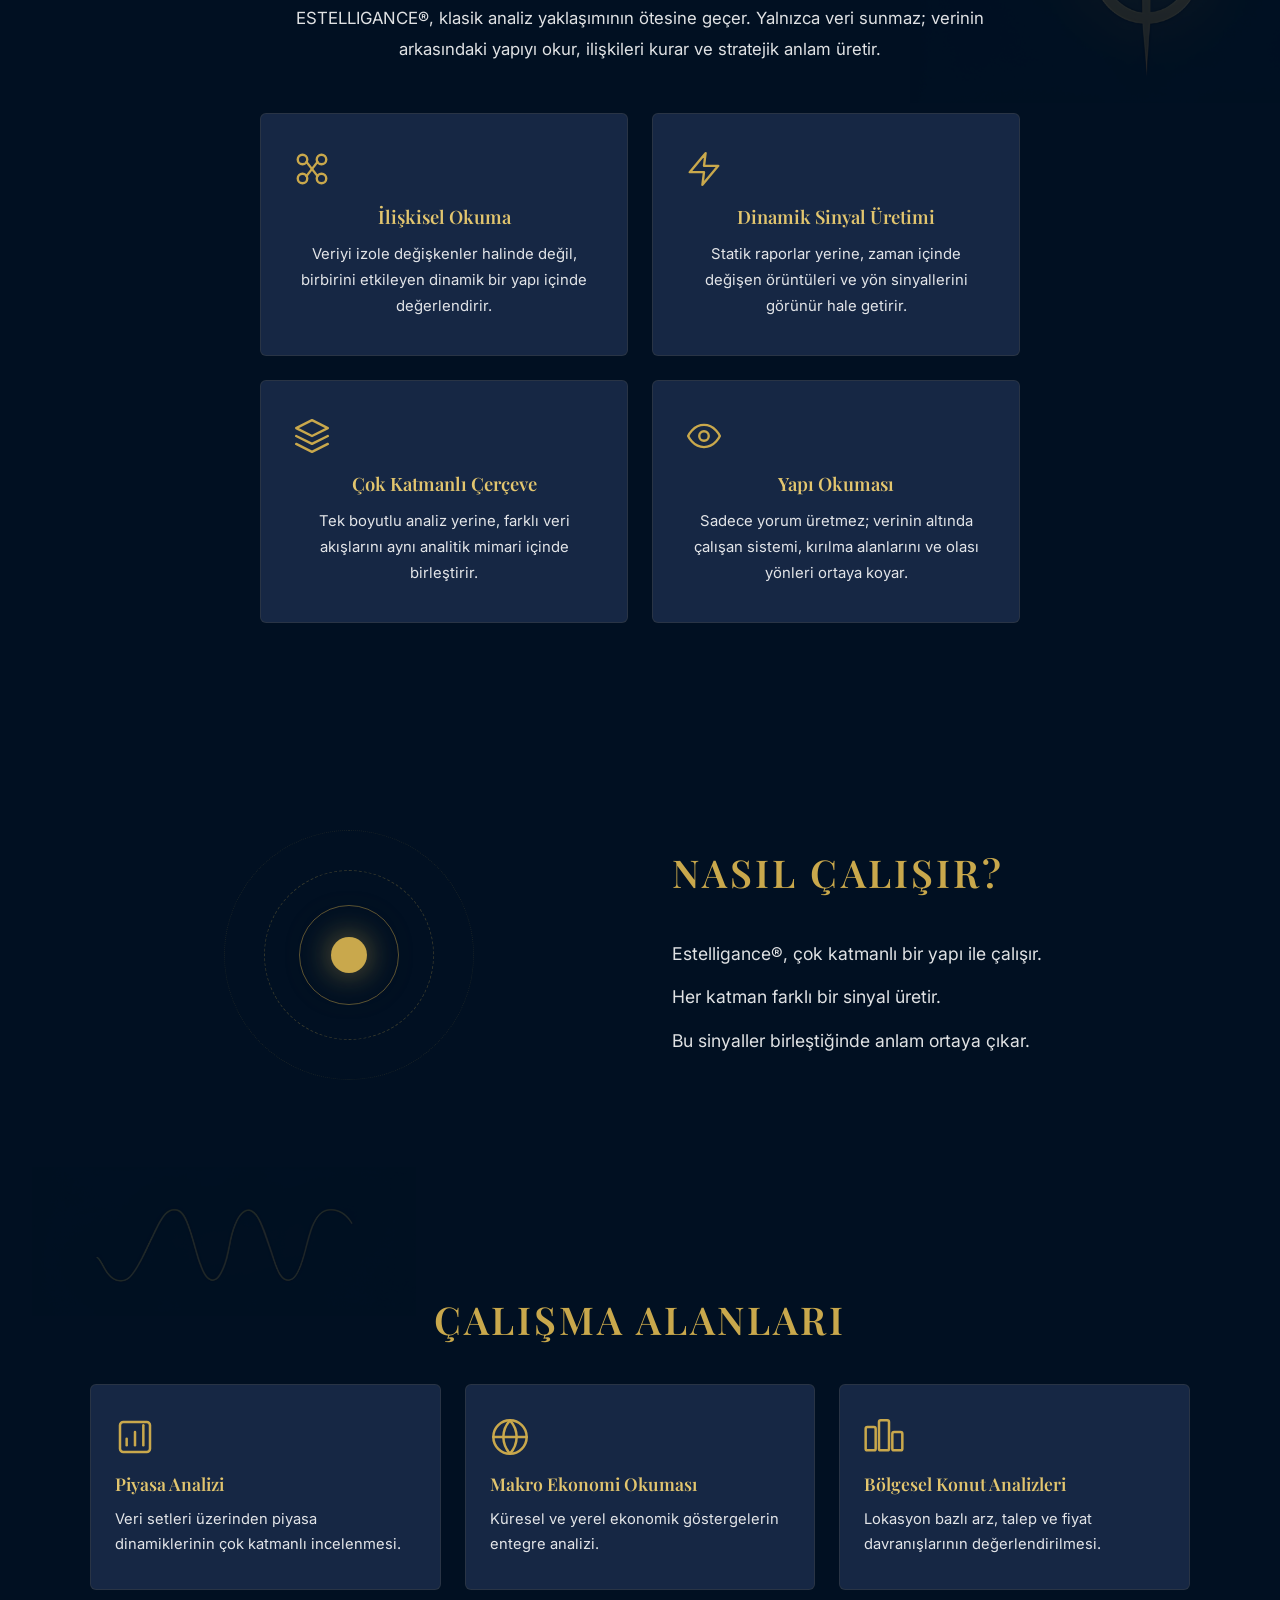
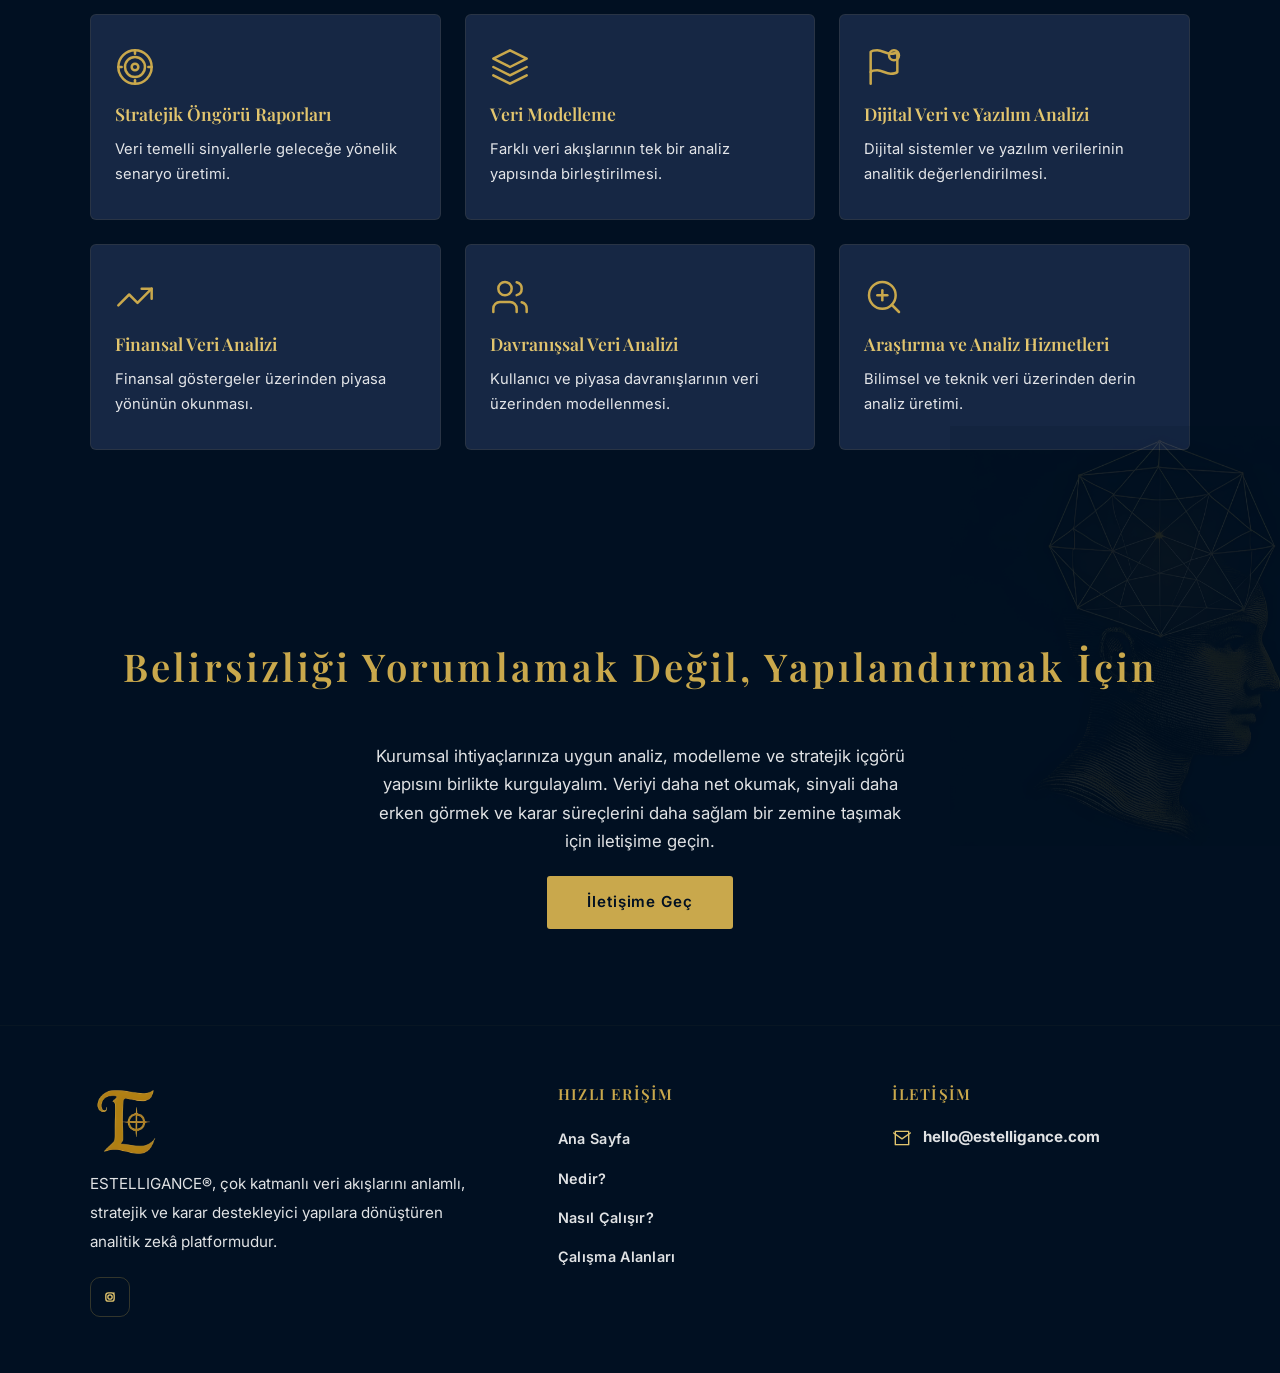
==== commit ab6ac749: "Footer: remove Kaynaklar, grid 3-col; İletişim title; ESTELLIGANCE typo fix" ====
--- a/index.html
+++ b/index.html
@@ -50,7 +50,7 @@
     <img src="assets/1.png" class="nedir-watermark" alt="" aria-hidden="true" />
     <div class="container nedir-grid">
       <div class="nedir-text">
-      <h2 class="section__title reveal">ESTELLIGENCE&reg; NEDİR?</h2>
+      <h2 class="section__title reveal">ESTELLIGANCE&reg; NEDİR?</h2>
         <div class="section__body reveal">
           <p>
             Estelligance&reg;, veriyi analiz eden değil, anlamlandıran bir zeka platformudur.
@@ -75,7 +75,7 @@
       <div class="farkli-main">
         <h2 class="section__title reveal">NEDEN FARKLI?</h2>
         <p class="farkli__intro reveal">
-          ESTELLIGENCE&reg;, klasik analiz yaklaşımının ötesine geçer. Yalnızca veri sunmaz;
+          ESTELLIGANCE&reg;, klasik analiz yaklaşımının ötesine geçer. Yalnızca veri sunmaz;
           verinin arkasındaki yapıyı okur, ilişkileri kurar ve stratejik anlam üretir.
         </p>
 
@@ -225,7 +225,7 @@
           <img src="assets/logo2-Photoroom.png" alt="Estelligance Logo" class="footer-logo" />
         </div>
         <p class="footer-brand-desc">
-          ESTELLIGENCE&reg;, çok katmanlı veri akışlarını anlamlı, stratejik ve karar destekleyici yapılara dönüştüren
+          ESTELLIGANCE&reg;, çok katmanlı veri akışlarını anlamlı, stratejik ve karar destekleyici yapılara dönüştüren
           analitik zek&acirc; platformudur.
         </p>
 
@@ -250,16 +250,8 @@
         </ul>
       </div>
 
-      <div class="footer-col">
-        <h3 class="footer-col__title">Kaynaklar</h3>
-        <ul class="footer-list">
-          <li><a href="#" aria-disabled="true" onclick="return false;">Referanslar</a></li>
-          <li><a href="#" aria-disabled="true" onclick="return false;">Örnekler</a></li>
-        </ul>
-      </div>
-
       <div class="footer-col footer-col--contact">
-        <h3 class="footer-col__title">E-posta</h3>
+        <h3 class="footer-col__title">İletişim</h3>
         <ul class="footer-contact">
           <li class="footer-contact__item">
             <span class="footer-icon" aria-hidden="true">
--- a/styles.css
+++ b/styles.css
@@ -789,7 +789,7 @@
 /* ===== FOOTER (Grid Version) ===== */
 .footer-grid {
   display: grid;
-  grid-template-columns: 1.2fr 1fr 1fr 1fr;
+  grid-template-columns: minmax(220px, 1.45fr) 1fr 1fr;
   gap: 2.2rem;
   align-items: start;
   position: relative;
@@ -985,6 +985,10 @@
     gap: 1.6rem;
   }
 
+  .footer-col--brand {
+    grid-column: 1 / -1;
+  }
+
   .nedir-grid {
     grid-template-columns: 1fr;
     gap: 2rem;
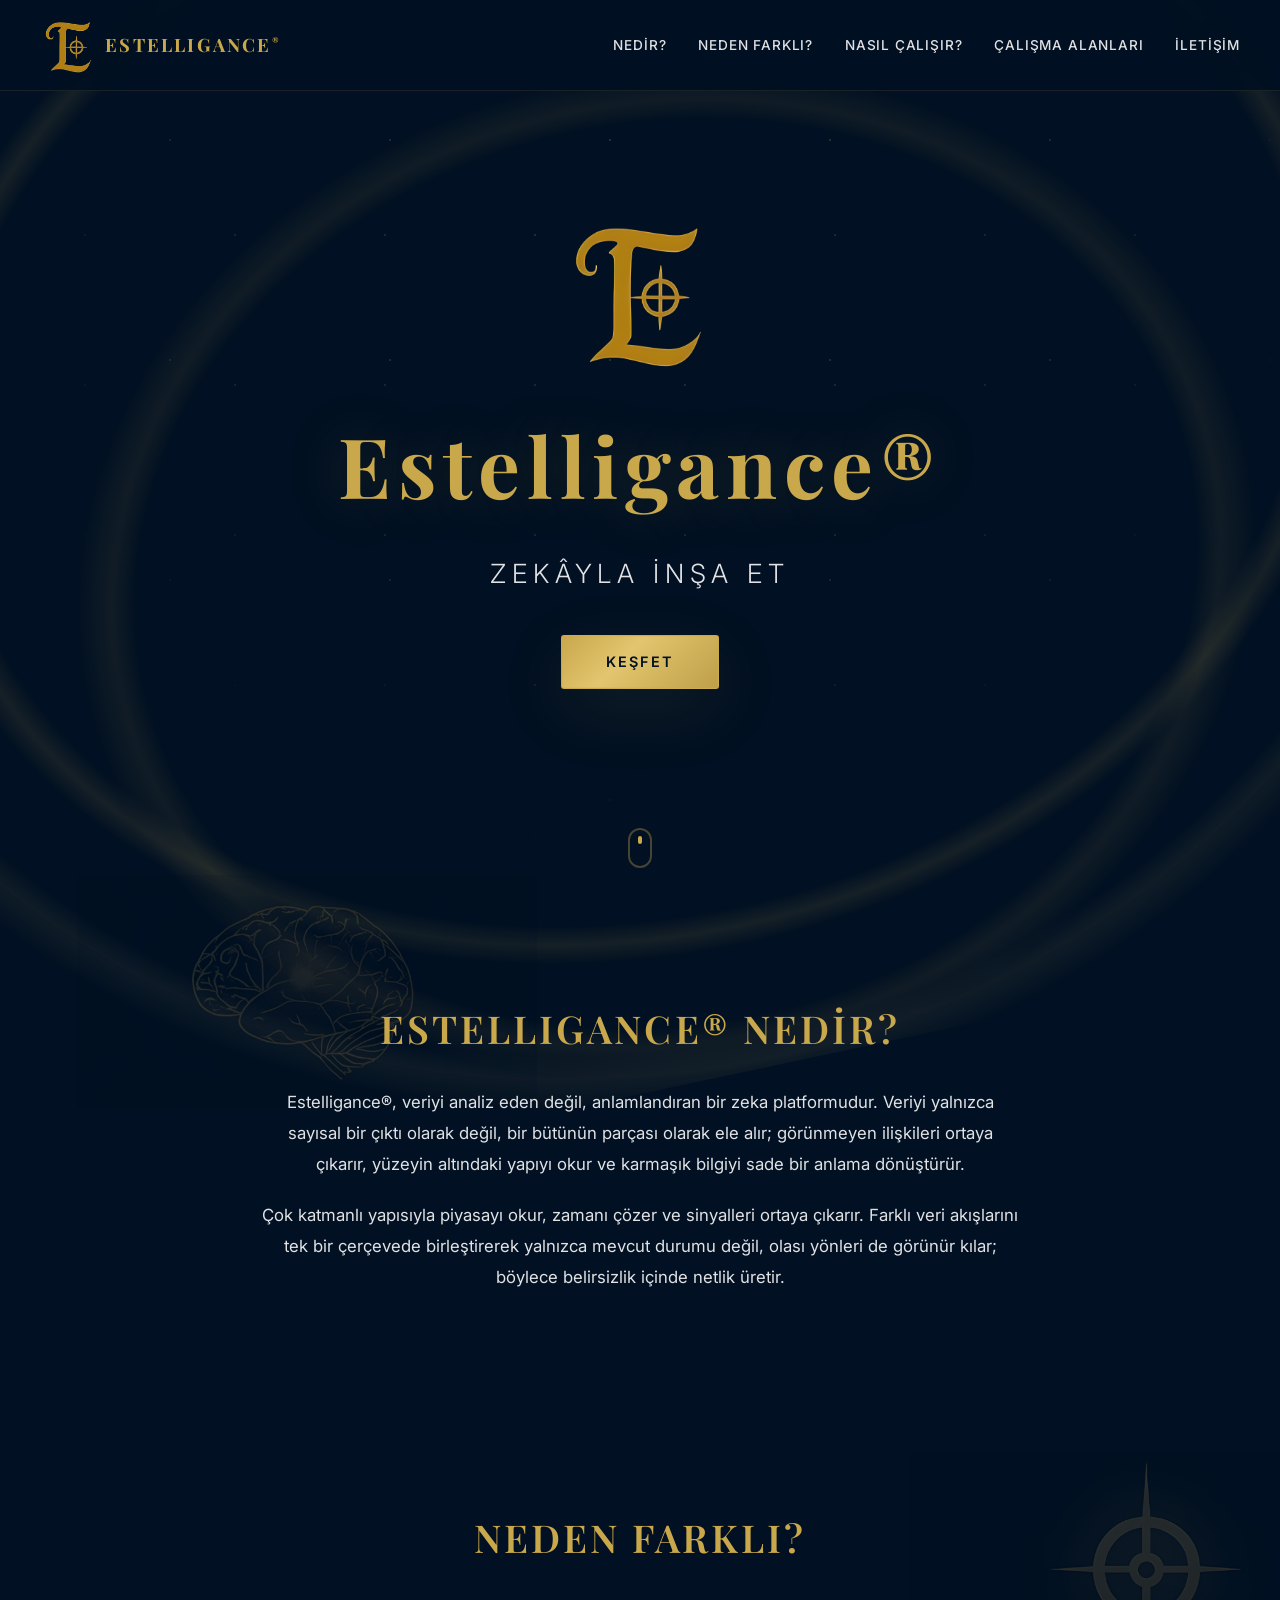
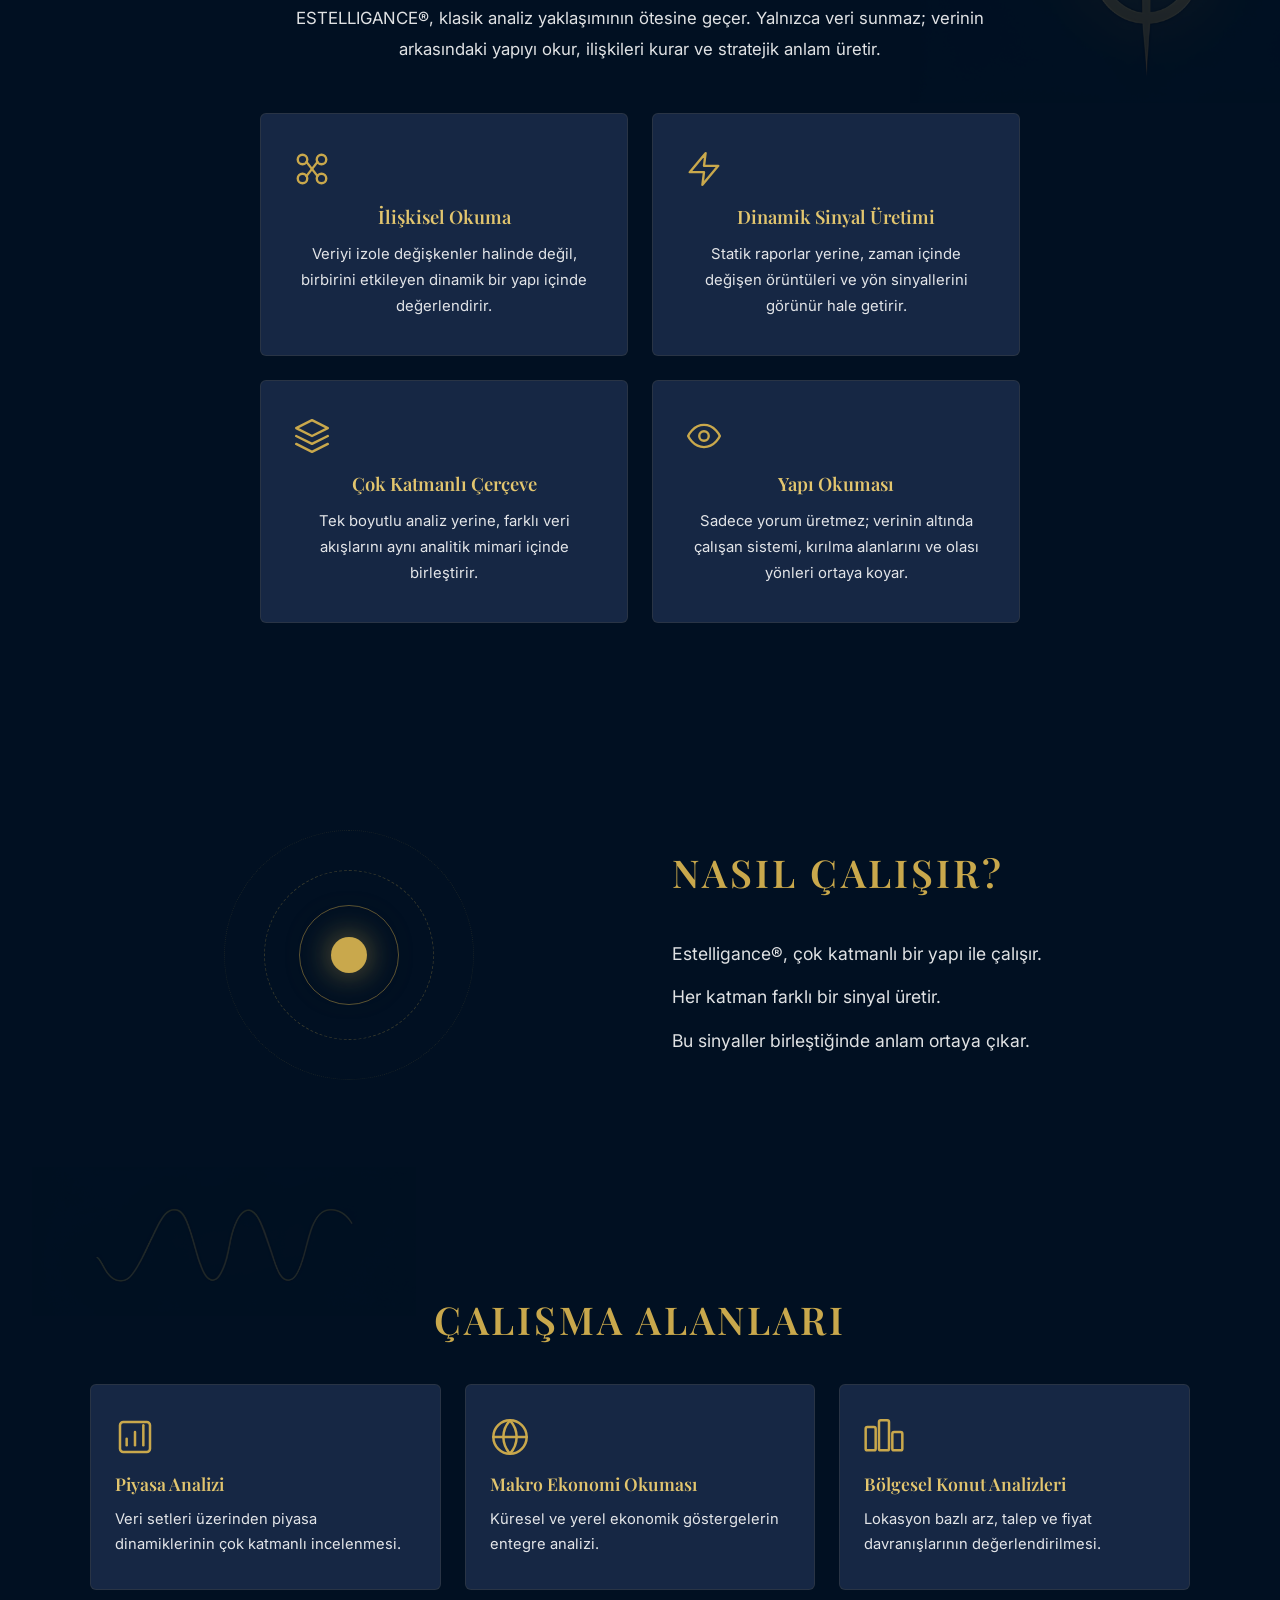
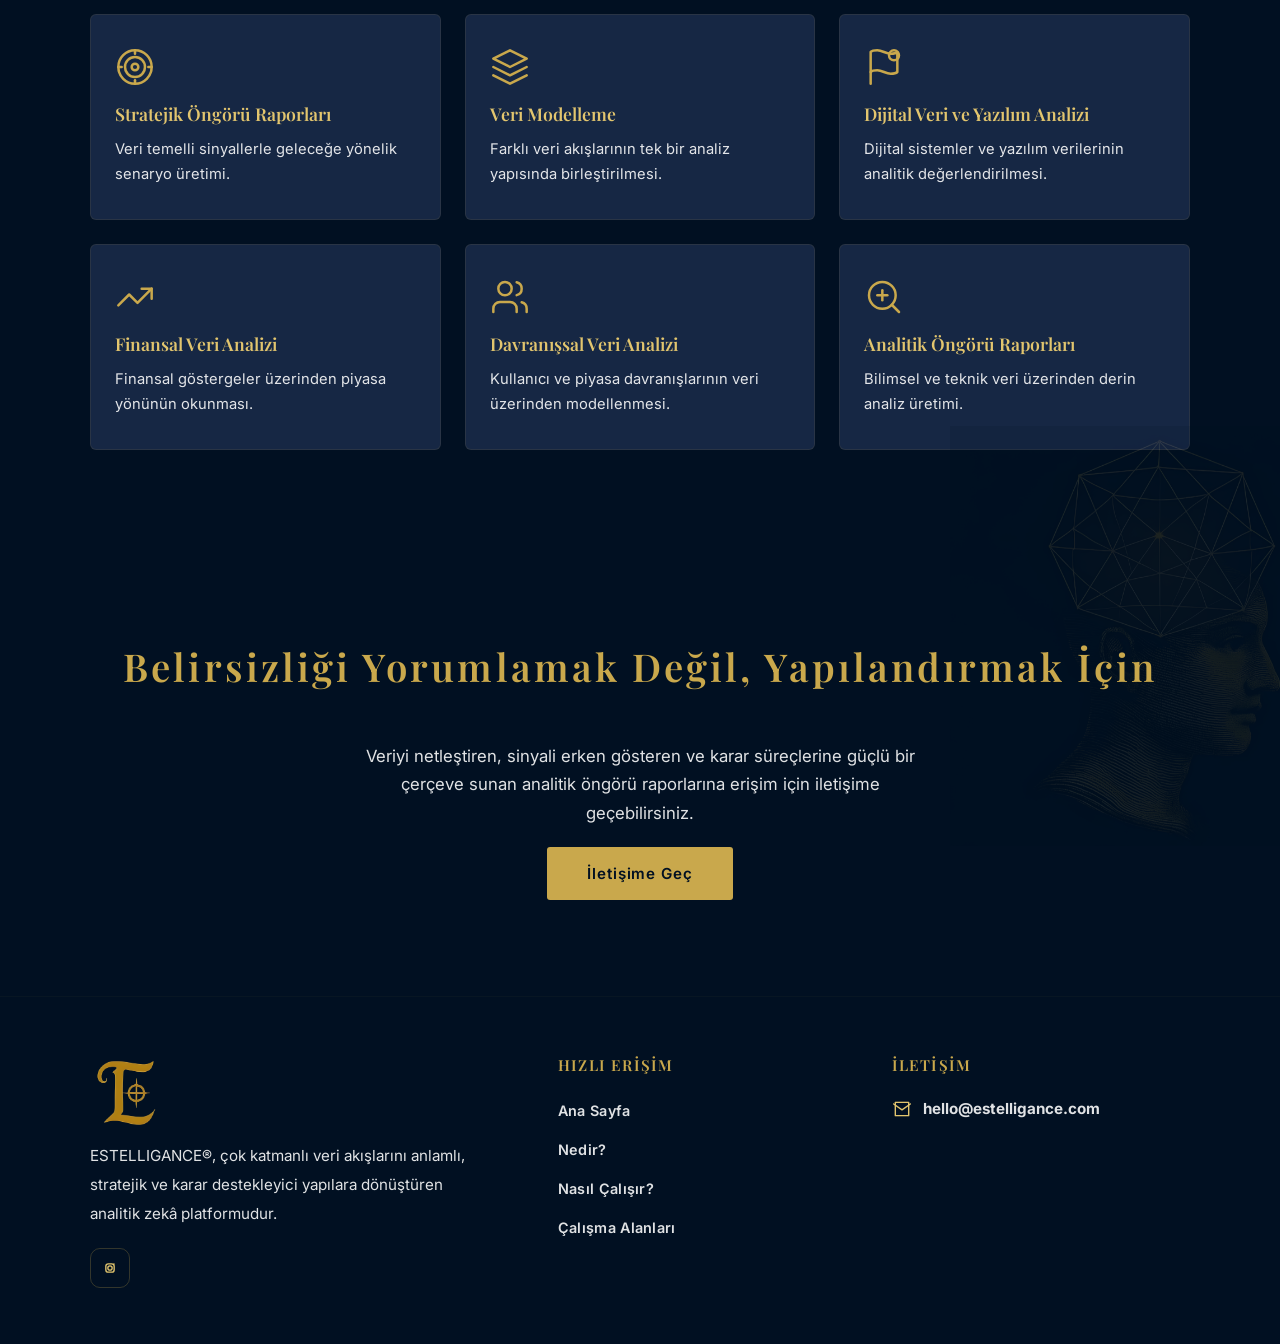
==== commit dd62f53c: "revize + googlesearchconsole" ====
--- a/index.html
+++ b/index.html
@@ -5,6 +5,48 @@
   <meta name="viewport" content="width=device-width, initial-scale=1.0" />
   <title>Estelligance&reg; &mdash; Zek&acirc;yla İnşa Et</title>
   <meta name="description" content="Estelligance®, veriyi analiz eden değil, anlamlandıran bir zeka platformudur." />
+  <meta name="robots" content="index, follow, max-image-preview:large, max-snippet:-1, max-video-preview:-1" />
+  <link rel="canonical" href="https://estelligance.com/" />
+
+  <meta property="og:type" content="website" />
+  <meta property="og:locale" content="tr_TR" />
+  <meta property="og:url" content="https://estelligance.com/" />
+  <meta property="og:site_name" content="Estelligance" />
+  <meta property="og:title" content="Estelligance® — Zekâyla İnşa Et" />
+  <meta property="og:description" content="Estelligance®, veriyi analiz eden değil, anlamlandıran bir zeka platformudur." />
+  <meta property="og:image" content="https://estelligance.com/assets/logo2-Photoroom.png" />
+  <meta property="og:image:alt" content="Estelligance logosu" />
+
+  <meta name="twitter:card" content="summary_large_image" />
+  <meta name="twitter:title" content="Estelligance® — Zekâyla İnşa Et" />
+  <meta name="twitter:description" content="Estelligance®, veriyi analiz eden değil, anlamlandıran bir zeka platformudur." />
+  <meta name="twitter:image" content="https://estelligance.com/assets/logo2-Photoroom.png" />
+
+  <script type="application/ld+json">
+  {
+    "@context": "https://schema.org",
+    "@graph": [
+      {
+        "@type": "WebSite",
+        "name": "Estelligance",
+        "url": "https://estelligance.com/",
+        "description": "Estelligance®, veriyi analiz eden değil, anlamlandıran bir zeka platformudur.",
+        "inLanguage": "tr-TR",
+        "publisher": { "@id": "https://estelligance.com/#organization" }
+      },
+      {
+        "@type": "Organization",
+        "@id": "https://estelligance.com/#organization",
+        "name": "Estelligance",
+        "url": "https://estelligance.com/",
+        "logo": "https://estelligance.com/assets/logo2-Photoroom.png",
+        "email": "hello@estelligance.com",
+        "sameAs": ["https://www.instagram.com/estelligance/"]
+      }
+    ]
+  }
+  </script>
+
   <link rel="preconnect" href="https://fonts.googleapis.com" />
   <link rel="preconnect" href="https://fonts.gstatic.com" crossorigin />
   <link href="https://fonts.googleapis.com/css2?family=Inter:wght@300;400;500;600;700&family=Playfair+Display:wght@400;500;600;700&display=swap" rel="stylesheet" />
@@ -195,7 +237,7 @@
 
         <div class="area-card reveal">
           <span class="area-card__icon"><svg viewBox="0 0 24 24" fill="none" stroke="currentColor" stroke-width="1.5" stroke-linecap="round" stroke-linejoin="round"><circle cx="11" cy="11" r="8"/><line x1="21" y1="21" x2="16.65" y2="16.65"/><line x1="8" y1="11" x2="14" y2="11"/><line x1="11" y1="8" x2="11" y2="14"/></svg></span>
-          <h3 class="area-card__title">Araştırma ve Analiz Hizmetleri</h3>
+          <h3 class="area-card__title">Analitik Öngörü Raporları</h3>
           <p>Bilimsel ve teknik veri üzerinden derin analiz üretimi.</p>
         </div>
 
@@ -209,9 +251,8 @@
     <div class="container contact-inner">
       <p class="contact__headline reveal">Belirsizliği Yorumlamak Değil, Yapılandırmak İçin</p>
       <p class="contact__text reveal">
-        Kurumsal ihtiyaçlarınıza uygun analiz, modelleme ve stratejik içgörü yapısını birlikte kurgulayalım.
-        Veriyi daha net okumak, sinyali daha erken görmek ve karar süreçlerini daha sağlam bir zemine taşımak
-        için iletişime geçin.
+        Veriyi netleştiren, sinyali erken gösteren ve karar süreçlerine güçlü bir çerçeve sunan analitik öngörü
+        raporlarına erişim için iletişime geçebilirsiniz.
       </p>
       <a href="mailto:hello@estelligance.com" class="btn btn--gold reveal">İletişime Geç</a>
     </div>
